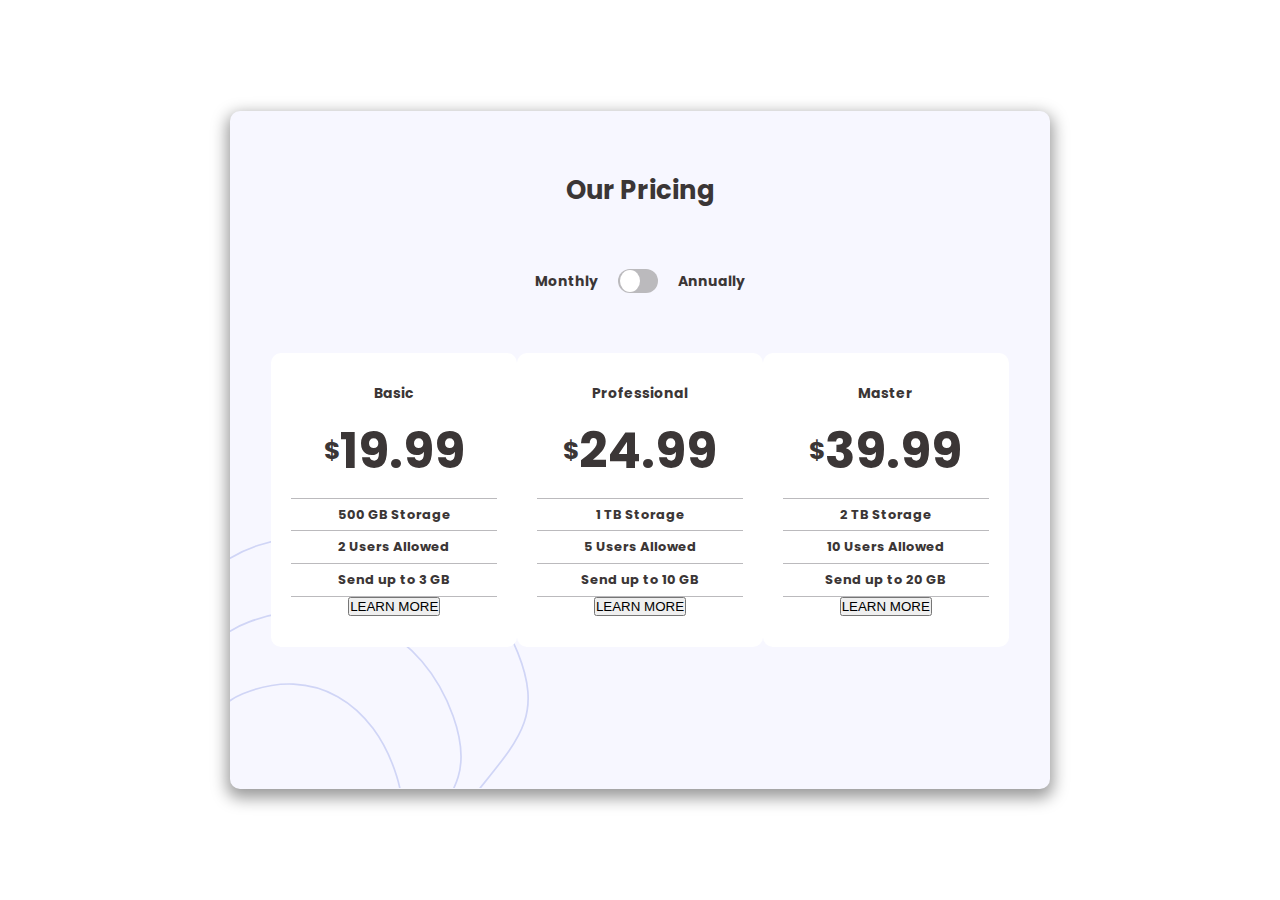
==== src/index.html @ 1a4b28a0 "project setup and styling" ====
<!DOCTYPE html>
<html lang="en">

<head>
  <meta charset="UTF-8">
  <meta http-equiv="X-UA-Compatible" content="IE=edge">
  <meta name="viewport" content="width=device-width, initial-scale=1.0">
  <title>Responsive Pricing Cards with Toggle</title>
  <link rel="stylesheet" href="./assets/css/main.css">
</head>

<body>

  <div class="container">
    <div class="pricing">
      <h1 class="pricing-heading">Our Pricing</h1>
      <div class="pricing-toggle">
        <span>Monthly</span>
        <label for="pricing-toggle-checkbox">Select Pricing Options</label>
        <input id="pricing-toggle-checkbox" type="checkbox">
        <span>Annually</span>
      </div>
      <div class="pricing-cards monthly">
        <div class="pricing-card">
          <h2 class="pricing-card__title">Basic</h2>
          <div class="pricing-card__price">
            <span>$</span>
            <span class="price">19.99</span>
          </div>
          <ul class="pricing-card__features">
            <li class="pricing-card__feature">500 GB Storage</li>
            <li class="pricing-card__feature">2 Users Allowed</li>
            <li class="pricing-card__feature">Send up to 3 GB</li>
            <button class="pricing-card__btn">LEARN MORE</button>
          </ul>
        </div>

        <div class="pricing-card">
          <h2 class="pricing-card__title">Professional</h2>
          <div class="pricing-card__price">
            <span>$</span>
            <span class="price">24.99</span>
          </div>
          <ul class="pricing-card__features">
            <li class="pricing-card__feature">1 TB Storage</li>
            <li class="pricing-card__feature">5 Users Allowed</li>
            <li class="pricing-card__feature">Send up to 10 GB</li>
            <button class="pricing-card__btn">LEARN MORE</button>
          </ul>
        </div>

        <div class="pricing-card">
          <h2 class="pricing-card__title">Master</h2>
          <div class="pricing-card__price">
            <span>$</span>
            <span class="price">39.99</span>
          </div>
          <ul class="pricing-card__features">
            <li class="pricing-card__feature">2 TB Storage</li>
            <li class="pricing-card__feature">10 Users Allowed</li>
            <li class="pricing-card__feature">Send up to 20 GB</li>
            <button class="pricing-card__btn">LEARN MORE</button>
          </ul>
        </div>
      </div>
    </div>
  </div>

  <script src="./assets/js/main.js"></script>
</body>

</html>
---- src/assets/css/main.css ----
@import url("https://fonts.googleapis.com/css2?family=Poppins:ital,wght@0,400;0,700;1,500&display=swap");
*,
*::before,
*::after {
  margin: 0;
  padding: 0;
  box-sizing: border-box;
}

html {
  font-size: 62.25%;
}

body {
  width: 100%;
  height: 100vh;
  font-family: 'Poppins', sans-serif;
  font-size: 1.6rem;
  color: #3b3636;
  display: flex;
  align-items: center;
  justify-content: center;
}

ul {
  list-style-type: none;
}

.container {
  width: 80%;
  max-width: 1440rem;
  margin: 0 auto;
  display: flex;
  align-items: center;
  justify-content: center;
}

.pricing {
  width: 80%;
  height: 68rem;
  text-align: center;
  box-shadow: 0 6px 16px 3px rgba(0, 0, 0, 0.4);
  padding: 6rem 0;
  border-radius: 1rem;
  background-image: url(/src/assets/images/bg-bottom.svg);
  background-repeat: no-repeat;
  background-position-y: bottom;
  background-size: 30rem;
  background-color: #f7f7ff;
}

.pricing-heading {
  font-size: 2.6rem;
  margin-bottom: 4rem;
}

.pricing-toggle {
  font-size: 1.4rem;
  font-weight: 700;
  display: flex;
  align-items: center;
  justify-content: center;
  margin-bottom: 4rem;
}

.pricing-toggle label {
  visibility: hidden;
  width: 0;
  display: inline-block;
}

.pricing-toggle input {
  appearance: none;
  width: 4rem;
  height: 2.4rem;
  border-radius: 1.6rem;
  margin: 0 2rem;
  background: #bbbabd;
  position: relative;
  padding: 0.2rem;
  transition: 0.3s ease-in-out;
  display: flex;
  align-items: center;
}

.pricing-toggle input:checked {
  background: #878ae8;
}

.pricing-toggle input::before {
  content: '';
  display: block;
  width: 2rem;
  height: 2.2rem;
  background: #fff;
  border-radius: 50%;
  position: absolute;
  transition: 0.3s ease-in-out;
}

.pricing-toggle input:checked::before {
  left: 1.8rem;
}

.pricing-cards {
  display: flex;
  align-items: center;
  justify-content: center;
}

.pricing-cards .pricing-card {
  width: 30%;
  padding: 3rem 2rem;
  background-color: #fff;
  border-radius: 1rem;
}

.pricing-cards .pricing-card__title {
  font-size: 1.4rem;
  margin-bottom: 1rem;
}

.pricing-cards .pricing-card__price {
  font-weight: bold;
  display: flex;
  align-items: center;
  justify-content: center;
  margin-bottom: 1rem;
}

.pricing-cards .pricing-card__price span {
  font-size: 2.5rem;
}

.pricing-cards .pricing-card__price .price {
  font-size: 5rem;
}

.pricing-cards .pricing-card__features {
  font-size: 1.3rem;
  font-weight: 700;
  border-top: 1px solid #bbbabd;
}

.pricing-cards .pricing-card__features .pricing-card__feature {
  padding: 0.6rem 0;
  border-bottom: 1px solid #bbbabd;
}
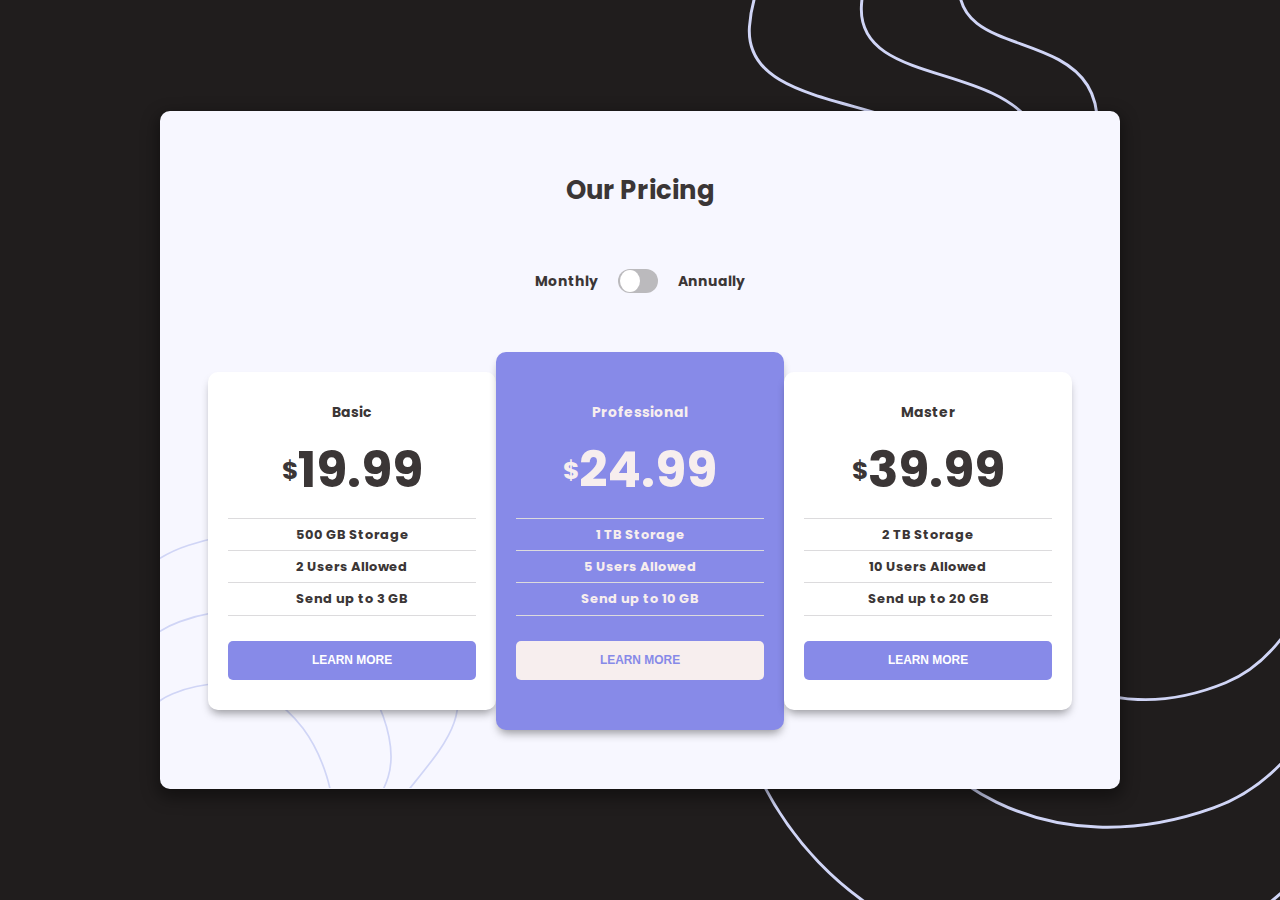
==== commit 72d03409: "component event" ====
--- a/src/index.html
+++ b/src/index.html
@@ -31,11 +31,11 @@
             <li class="pricing-card__feature">500 GB Storage</li>
             <li class="pricing-card__feature">2 Users Allowed</li>
             <li class="pricing-card__feature">Send up to 3 GB</li>
-            <button class="pricing-card__btn">LEARN MORE</button>
           </ul>
+          <button class="pricing-card__btn">LEARN MORE</button>
         </div>
 
-        <div class="pricing-card">
+        <div class="pricing-card card-middle">
           <h2 class="pricing-card__title">Professional</h2>
           <div class="pricing-card__price">
             <span>$</span>
@@ -45,8 +45,8 @@
             <li class="pricing-card__feature">1 TB Storage</li>
             <li class="pricing-card__feature">5 Users Allowed</li>
             <li class="pricing-card__feature">Send up to 10 GB</li>
-            <button class="pricing-card__btn">LEARN MORE</button>
           </ul>
+          <button class="pricing-card__btn btn-middle">LEARN MORE</button>
         </div>
 
         <div class="pricing-card">
@@ -59,8 +59,52 @@
             <li class="pricing-card__feature">2 TB Storage</li>
             <li class="pricing-card__feature">10 Users Allowed</li>
             <li class="pricing-card__feature">Send up to 20 GB</li>
-            <button class="pricing-card__btn">LEARN MORE</button>
           </ul>
+          <button class="pricing-card__btn">LEARN MORE</button>
+        </div>
+      </div>
+
+      <div class="pricing-cards annually is-hidden">
+        <div class="pricing-card">
+          <h2 class="pricing-card__title">Basic</h2>
+          <div class="pricing-card__price">
+            <span>$</span>
+            <span class="price">119.99</span>
+          </div>
+          <ul class="pricing-card__features">
+            <li class="pricing-card__feature">500 GB Storage</li>
+            <li class="pricing-card__feature">2 Users Allowed</li>
+            <li class="pricing-card__feature">Unlimited</li>
+          </ul>
+          <button class="pricing-card__btn">LEARN MORE</button>
+        </div>
+
+        <div class="pricing-card card-middle">
+          <h2 class="pricing-card__title">Professional</h2>
+          <div class="pricing-card__price">
+            <span>$</span>
+            <span class="price">224.99</span>
+          </div>
+          <ul class="pricing-card__features">
+            <li class="pricing-card__feature">1 TB Storage</li>
+            <li class="pricing-card__feature">5 Users Allowed</li>
+            <li class="pricing-card__feature">Unlimited</li>
+          </ul>
+          <button class="pricing-card__btn btn-middle">LEARN MORE</button>
+        </div>
+
+        <div class="pricing-card">
+          <h2 class="pricing-card__title">Master</h2>
+          <div class="pricing-card__price">
+            <span>$</span>
+            <span class="price">339.99</span>
+          </div>
+          <ul class="pricing-card__features">
+            <li class="pricing-card__feature">2 TB Storage</li>
+            <li class="pricing-card__feature">10 Users Allowed</li>
+            <li class="pricing-card__feature">Unlimited</li>
+          </ul>
+          <button class="pricing-card__btn">LEARN MORE</button>
         </div>
       </div>
     </div>
--- a/src/assets/css/main.css
+++ b/src/assets/css/main.css
@@ -17,9 +17,15 @@
   font-family: 'Poppins', sans-serif;
   font-size: 1.6rem;
   color: #3b3636;
-  display: flex;
-  align-items: center;
-  justify-content: center;
+  line-height: 1.5;
+  display: flex;
+  align-items: center;
+  justify-content: center;
+  background-image: url(/src/assets/images/bg-top.svg);
+  background-repeat: no-repeat;
+  background-size: 550px;
+  background-position: right top;
+  background-color: #201d1d;
 }
 
 ul {
@@ -36,7 +42,8 @@
 }
 
 .pricing {
-  width: 80%;
+  width: 100%;
+  max-width: 960px;
   height: 68rem;
   text-align: center;
   box-shadow: 0 6px 16px 3px rgba(0, 0, 0, 0.4);
@@ -113,6 +120,7 @@
   padding: 3rem 2rem;
   background-color: #fff;
   border-radius: 1rem;
+  box-shadow: 0 6px 10px -3px rgba(0, 0, 0, 0.4);
 }
 
 .pricing-cards .pricing-card__title {
@@ -139,10 +147,56 @@
 .pricing-cards .pricing-card__features {
   font-size: 1.3rem;
   font-weight: 700;
-  border-top: 1px solid #bbbabd;
+  border-top: 1px solid #dcdbdd;
+  margin-bottom: 2.5rem;
 }
 
 .pricing-cards .pricing-card__features .pricing-card__feature {
   padding: 0.6rem 0;
-  border-bottom: 1px solid #bbbabd;
-}
+  border-bottom: 1px solid #dcdbdd;
+}
+
+.pricing-cards .pricing-card__btn {
+  height: 4rem;
+  padding: 1rem 0;
+  background: #878ae8;
+  border-radius: 0.5rem;
+  width: 100%;
+  border: none;
+  font-size: 1.2rem;
+  font-weight: 700;
+  color: #fff;
+  outline: 0;
+  transition: 0.3s ease-in-out;
+}
+
+.pricing-cards .pricing-card__btn:active {
+  background: #f7eeee;
+  border: 1px solid #878ae8;
+  color: #878ae8;
+}
+
+.pricing-cards .btn-middle:active {
+  background: #878ae8;
+  border: 1px solid #f7eeee;
+  color: #f7eeee;
+}
+
+.pricing-cards .card-middle {
+  background: #878ae8;
+  color: #f7eeee;
+  padding: 5rem 2rem;
+}
+
+.pricing-cards .card-middle button {
+  background: #f7eeee;
+  color: #878ae8;
+}
+
+.pricing .annually.is-hidden {
+  display: none;
+}
+
+.pricing .monthly.is-hidden {
+  display: none;
+}
